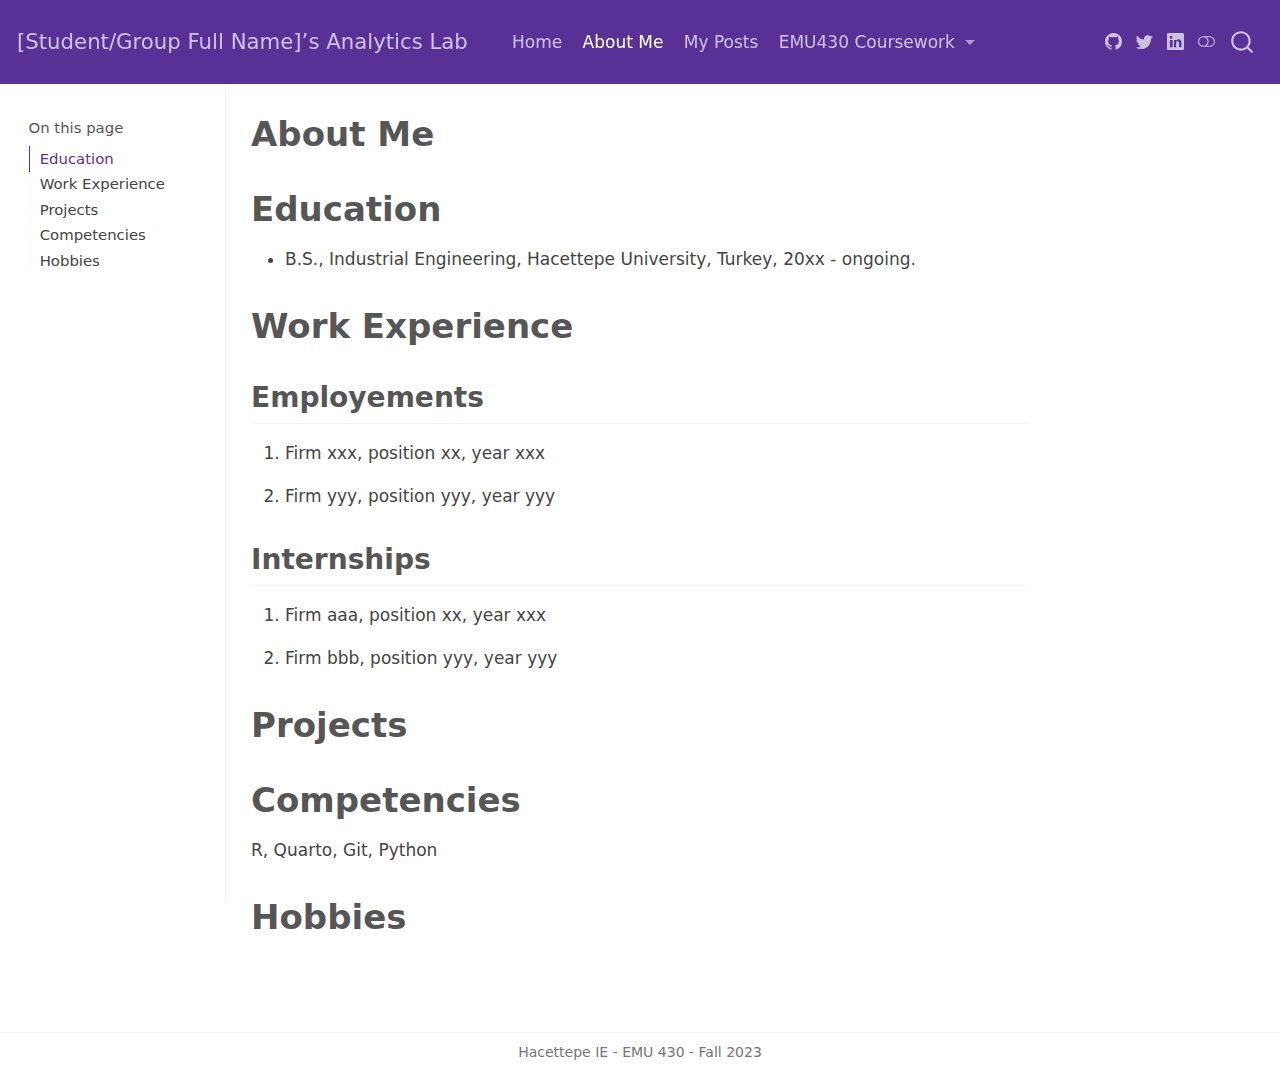
==== docs/about.html @ aa758287 "Initial commit" ====
<!DOCTYPE html>
<html xmlns="http://www.w3.org/1999/xhtml" lang="en" xml:lang="en"><head>

<meta charset="utf-8">
<meta name="generator" content="quarto-1.3.450">

<meta name="viewport" content="width=device-width, initial-scale=1.0, user-scalable=yes">


<title>[Student/Group Full Name]’s Analytics Lab - About Me</title>
<style>
code{white-space: pre-wrap;}
span.smallcaps{font-variant: small-caps;}
div.columns{display: flex; gap: min(4vw, 1.5em);}
div.column{flex: auto; overflow-x: auto;}
div.hanging-indent{margin-left: 1.5em; text-indent: -1.5em;}
ul.task-list{list-style: none;}
ul.task-list li input[type="checkbox"] {
  width: 0.8em;
  margin: 0 0.8em 0.2em -1em; /* quarto-specific, see https://github.com/quarto-dev/quarto-cli/issues/4556 */ 
  vertical-align: middle;
}
</style>


<script src="site_libs/quarto-nav/quarto-nav.js"></script>
<script src="site_libs/quarto-nav/headroom.min.js"></script>
<script src="site_libs/clipboard/clipboard.min.js"></script>
<script src="site_libs/quarto-search/autocomplete.umd.js"></script>
<script src="site_libs/quarto-search/fuse.min.js"></script>
<script src="site_libs/quarto-search/quarto-search.js"></script>
<meta name="quarto:offset" content="./">
<script src="site_libs/quarto-html/quarto.js"></script>
<script src="site_libs/quarto-html/popper.min.js"></script>
<script src="site_libs/quarto-html/tippy.umd.min.js"></script>
<script src="site_libs/quarto-html/anchor.min.js"></script>
<link href="site_libs/quarto-html/tippy.css" rel="stylesheet">
<link href="site_libs/quarto-html/quarto-syntax-highlighting.css" rel="stylesheet" class="quarto-color-scheme" id="quarto-text-highlighting-styles">
<link href="site_libs/quarto-html/quarto-syntax-highlighting-dark.css" rel="prefetch" class="quarto-color-scheme quarto-color-alternate" id="quarto-text-highlighting-styles">
<script src="site_libs/bootstrap/bootstrap.min.js"></script>
<link href="site_libs/bootstrap/bootstrap-icons.css" rel="stylesheet">
<link href="site_libs/bootstrap/bootstrap.min.css" rel="stylesheet" class="quarto-color-scheme" id="quarto-bootstrap" data-mode="light">
<link href="site_libs/bootstrap/bootstrap-dark.min.css" rel="prefetch" class="quarto-color-scheme quarto-color-alternate" id="quarto-bootstrap" data-mode="dark">
<script id="quarto-search-options" type="application/json">{
  "location": "navbar",
  "copy-button": false,
  "collapse-after": 3,
  "panel-placement": "end",
  "type": "overlay",
  "limit": 20,
  "language": {
    "search-no-results-text": "No results",
    "search-matching-documents-text": "matching documents",
    "search-copy-link-title": "Copy link to search",
    "search-hide-matches-text": "Hide additional matches",
    "search-more-match-text": "more match in this document",
    "search-more-matches-text": "more matches in this document",
    "search-clear-button-title": "Clear",
    "search-detached-cancel-button-title": "Cancel",
    "search-submit-button-title": "Submit",
    "search-label": "Search"
  }
}</script>


<link rel="stylesheet" href="styles.css">
</head>

<body class="docked nav-fixed">

<div id="quarto-search-results"></div>
  <header id="quarto-header" class="headroom fixed-top">
    <nav class="navbar navbar-expand-lg navbar-dark ">
      <div class="navbar-container container-fluid">
      <div class="navbar-brand-container">
    <a class="navbar-brand" href="./index.html">
    <span class="navbar-title">[Student/Group Full Name]’s Analytics Lab</span>
    </a>
  </div>
            <div id="quarto-search" class="" title="Search"></div>
          <button class="navbar-toggler" type="button" data-bs-toggle="collapse" data-bs-target="#navbarCollapse" aria-controls="navbarCollapse" aria-expanded="false" aria-label="Toggle navigation" onclick="if (window.quartoToggleHeadroom) { window.quartoToggleHeadroom(); }">
  <span class="navbar-toggler-icon"></span>
</button>
          <div class="collapse navbar-collapse" id="navbarCollapse">
            <ul class="navbar-nav navbar-nav-scroll me-auto">
  <li class="nav-item">
    <a class="nav-link" href="./index.html" rel="" target="">
 <span class="menu-text">Home</span></a>
  </li>  
  <li class="nav-item">
    <a class="nav-link active" href="./about.html" rel="" target="" aria-current="page">
 <span class="menu-text">About Me</span></a>
  </li>  
  <li class="nav-item">
    <a class="nav-link" href="./posts.html" rel="" target="">
 <span class="menu-text">My Posts</span></a>
  </li>  
  <li class="nav-item dropdown ">
    <a class="nav-link dropdown-toggle" href="#" id="nav-menu-emu430-coursework" role="button" data-bs-toggle="dropdown" aria-expanded="false" rel="" target="">
 <span class="menu-text">EMU430 Coursework</span>
    </a>
    <ul class="dropdown-menu" aria-labelledby="nav-menu-emu430-coursework">    
        <li>
    <a class="dropdown-item" href="./assignments.html" rel="" target="">
 <span class="dropdown-text">Assignments</span></a>
  </li>  
        <li>
    <a class="dropdown-item" href="./project.html" rel="" target="">
 <span class="dropdown-text">Project</span></a>
  </li>  
    </ul>
  </li>
</ul>
            <div class="quarto-navbar-tools ms-auto tools-wide">
    <a href="https://twitter.com" rel="" title="" class="quarto-navigation-tool px-1" aria-label=""><i class="bi bi-github"></i></a>
    <a href="https://twitter.com" rel="" title="" class="quarto-navigation-tool px-1" aria-label=""><i class="bi bi-twitter"></i></a>
    <a href="https://linkedin.com" rel="" title="" class="quarto-navigation-tool px-1" aria-label=""><i class="bi bi-linkedin"></i></a>
  <a href="" class="quarto-color-scheme-toggle quarto-navigation-tool  px-1" onclick="window.quartoToggleColorScheme(); return false;" title="Toggle dark mode"><i class="bi"></i></a>
</div>
          </div> <!-- /navcollapse -->
      </div> <!-- /container-fluid -->
    </nav>
</header>
<!-- content -->
<div id="quarto-content" class="quarto-container page-columns page-rows-contents page-layout-article page-navbar">
<!-- sidebar -->
  <nav id="quarto-sidebar" class="sidebar collapse collapse-horizontal sidebar-navigation docked overflow-auto">
    <nav id="TOC" role="doc-toc" class="toc-active">
    <h2 id="toc-title">On this page</h2>
   
  <ul>
  <li><a href="#education" id="toc-education" class="nav-link active" data-scroll-target="#education">Education</a></li>
  <li><a href="#work-experience" id="toc-work-experience" class="nav-link" data-scroll-target="#work-experience">Work Experience</a>
  <ul class="collapse">
  <li><a href="#employements" id="toc-employements" class="nav-link" data-scroll-target="#employements">Employements</a></li>
  <li><a href="#internships" id="toc-internships" class="nav-link" data-scroll-target="#internships">Internships</a></li>
  </ul></li>
  <li><a href="#projects" id="toc-projects" class="nav-link" data-scroll-target="#projects">Projects</a></li>
  <li><a href="#competencies" id="toc-competencies" class="nav-link" data-scroll-target="#competencies">Competencies</a></li>
  <li><a href="#hobbies" id="toc-hobbies" class="nav-link" data-scroll-target="#hobbies">Hobbies</a></li>
  </ul>
</nav>
</nav>
<div id="quarto-sidebar-glass" data-bs-toggle="collapse" data-bs-target="#quarto-sidebar,#quarto-sidebar-glass"></div>
<!-- margin-sidebar -->
    <div id="quarto-margin-sidebar" class="sidebar margin-sidebar">
    </div>
<!-- main -->
<main class="content" id="quarto-document-content">

<header id="title-block-header" class="quarto-title-block default">
<div class="quarto-title">
<h1 class="title">About Me</h1>
</div>



<div class="quarto-title-meta">

    
  
    
  </div>
  

</header>

<section id="education" class="level1">
<h1>Education</h1>
<ul>
<li>B.S., Industrial Engineering, Hacettepe University, Turkey, 20xx - ongoing.</li>
</ul>
</section>
<section id="work-experience" class="level1">
<h1>Work Experience</h1>
<section id="employements" class="level2">
<h2 class="anchored" data-anchor-id="employements">Employements</h2>
<ol type="1">
<li><p>Firm xxx, position xx, year xxx</p></li>
<li><p>Firm yyy, position yyy, year yyy</p></li>
</ol>
</section>
<section id="internships" class="level2">
<h2 class="anchored" data-anchor-id="internships">Internships</h2>
<ol type="1">
<li><p>Firm aaa, position xx, year xxx</p></li>
<li><p>Firm bbb, position yyy, year yyy</p></li>
</ol>
</section>
</section>
<section id="projects" class="level1">
<h1>Projects</h1>
</section>
<section id="competencies" class="level1">
<h1>Competencies</h1>
<p>R, Quarto, Git, Python</p>
</section>
<section id="hobbies" class="level1">
<h1>Hobbies</h1>


</section>

<a onclick="window.scrollTo(0, 0); return false;" role="button" id="quarto-back-to-top"><i class="bi bi-arrow-up"></i> Back to top</a></main> <!-- /main -->
<script id="quarto-html-after-body" type="application/javascript">
window.document.addEventListener("DOMContentLoaded", function (event) {
  const toggleBodyColorMode = (bsSheetEl) => {
    const mode = bsSheetEl.getAttribute("data-mode");
    const bodyEl = window.document.querySelector("body");
    if (mode === "dark") {
      bodyEl.classList.add("quarto-dark");
      bodyEl.classList.remove("quarto-light");
    } else {
      bodyEl.classList.add("quarto-light");
      bodyEl.classList.remove("quarto-dark");
    }
  }
  const toggleBodyColorPrimary = () => {
    const bsSheetEl = window.document.querySelector("link#quarto-bootstrap");
    if (bsSheetEl) {
      toggleBodyColorMode(bsSheetEl);
    }
  }
  toggleBodyColorPrimary();  
  const disableStylesheet = (stylesheets) => {
    for (let i=0; i < stylesheets.length; i++) {
      const stylesheet = stylesheets[i];
      stylesheet.rel = 'prefetch';
    }
  }
  const enableStylesheet = (stylesheets) => {
    for (let i=0; i < stylesheets.length; i++) {
      const stylesheet = stylesheets[i];
      stylesheet.rel = 'stylesheet';
    }
  }
  const manageTransitions = (selector, allowTransitions) => {
    const els = window.document.querySelectorAll(selector);
    for (let i=0; i < els.length; i++) {
      const el = els[i];
      if (allowTransitions) {
        el.classList.remove('notransition');
      } else {
        el.classList.add('notransition');
      }
    }
  }
  const toggleColorMode = (alternate) => {
    // Switch the stylesheets
    const alternateStylesheets = window.document.querySelectorAll('link.quarto-color-scheme.quarto-color-alternate');
    manageTransitions('#quarto-margin-sidebar .nav-link', false);
    if (alternate) {
      enableStylesheet(alternateStylesheets);
      for (const sheetNode of alternateStylesheets) {
        if (sheetNode.id === "quarto-bootstrap") {
          toggleBodyColorMode(sheetNode);
        }
      }
    } else {
      disableStylesheet(alternateStylesheets);
      toggleBodyColorPrimary();
    }
    manageTransitions('#quarto-margin-sidebar .nav-link', true);
    // Switch the toggles
    const toggles = window.document.querySelectorAll('.quarto-color-scheme-toggle');
    for (let i=0; i < toggles.length; i++) {
      const toggle = toggles[i];
      if (toggle) {
        if (alternate) {
          toggle.classList.add("alternate");     
        } else {
          toggle.classList.remove("alternate");
        }
      }
    }
    // Hack to workaround the fact that safari doesn't
    // properly recolor the scrollbar when toggling (#1455)
    if (navigator.userAgent.indexOf('Safari') > 0 && navigator.userAgent.indexOf('Chrome') == -1) {
      manageTransitions("body", false);
      window.scrollTo(0, 1);
      setTimeout(() => {
        window.scrollTo(0, 0);
        manageTransitions("body", true);
      }, 40);  
    }
  }
  const isFileUrl = () => { 
    return window.location.protocol === 'file:';
  }
  const hasAlternateSentinel = () => {  
    let styleSentinel = getColorSchemeSentinel();
    if (styleSentinel !== null) {
      return styleSentinel === "alternate";
    } else {
      return false;
    }
  }
  const setStyleSentinel = (alternate) => {
    const value = alternate ? "alternate" : "default";
    if (!isFileUrl()) {
      window.localStorage.setItem("quarto-color-scheme", value);
    } else {
      localAlternateSentinel = value;
    }
  }
  const getColorSchemeSentinel = () => {
    if (!isFileUrl()) {
      const storageValue = window.localStorage.getItem("quarto-color-scheme");
      return storageValue != null ? storageValue : localAlternateSentinel;
    } else {
      return localAlternateSentinel;
    }
  }
  let localAlternateSentinel = 'default';
  // Dark / light mode switch
  window.quartoToggleColorScheme = () => {
    // Read the current dark / light value 
    let toAlternate = !hasAlternateSentinel();
    toggleColorMode(toAlternate);
    setStyleSentinel(toAlternate);
  };
  // Ensure there is a toggle, if there isn't float one in the top right
  if (window.document.querySelector('.quarto-color-scheme-toggle') === null) {
    const a = window.document.createElement('a');
    a.classList.add('top-right');
    a.classList.add('quarto-color-scheme-toggle');
    a.href = "";
    a.onclick = function() { try { window.quartoToggleColorScheme(); } catch {} return false; };
    const i = window.document.createElement("i");
    i.classList.add('bi');
    a.appendChild(i);
    window.document.body.appendChild(a);
  }
  // Switch to dark mode if need be
  if (hasAlternateSentinel()) {
    toggleColorMode(true);
  } else {
    toggleColorMode(false);
  }
  const icon = "";
  const anchorJS = new window.AnchorJS();
  anchorJS.options = {
    placement: 'right',
    icon: icon
  };
  anchorJS.add('.anchored');
  const isCodeAnnotation = (el) => {
    for (const clz of el.classList) {
      if (clz.startsWith('code-annotation-')) {                     
        return true;
      }
    }
    return false;
  }
  const clipboard = new window.ClipboardJS('.code-copy-button', {
    text: function(trigger) {
      const codeEl = trigger.previousElementSibling.cloneNode(true);
      for (const childEl of codeEl.children) {
        if (isCodeAnnotation(childEl)) {
          childEl.remove();
        }
      }
      return codeEl.innerText;
    }
  });
  clipboard.on('success', function(e) {
    // button target
    const button = e.trigger;
    // don't keep focus
    button.blur();
    // flash "checked"
    button.classList.add('code-copy-button-checked');
    var currentTitle = button.getAttribute("title");
    button.setAttribute("title", "Copied!");
    let tooltip;
    if (window.bootstrap) {
      button.setAttribute("data-bs-toggle", "tooltip");
      button.setAttribute("data-bs-placement", "left");
      button.setAttribute("data-bs-title", "Copied!");
      tooltip = new bootstrap.Tooltip(button, 
        { trigger: "manual", 
          customClass: "code-copy-button-tooltip",
          offset: [0, -8]});
      tooltip.show();    
    }
    setTimeout(function() {
      if (tooltip) {
        tooltip.hide();
        button.removeAttribute("data-bs-title");
        button.removeAttribute("data-bs-toggle");
        button.removeAttribute("data-bs-placement");
      }
      button.setAttribute("title", currentTitle);
      button.classList.remove('code-copy-button-checked');
    }, 1000);
    // clear code selection
    e.clearSelection();
  });
  function tippyHover(el, contentFn) {
    const config = {
      allowHTML: true,
      content: contentFn,
      maxWidth: 500,
      delay: 100,
      arrow: false,
      appendTo: function(el) {
          return el.parentElement;
      },
      interactive: true,
      interactiveBorder: 10,
      theme: 'quarto',
      placement: 'bottom-start'
    };
    window.tippy(el, config); 
  }
  const noterefs = window.document.querySelectorAll('a[role="doc-noteref"]');
  for (var i=0; i<noterefs.length; i++) {
    const ref = noterefs[i];
    tippyHover(ref, function() {
      // use id or data attribute instead here
      let href = ref.getAttribute('data-footnote-href') || ref.getAttribute('href');
      try { href = new URL(href).hash; } catch {}
      const id = href.replace(/^#\/?/, "");
      const note = window.document.getElementById(id);
      return note.innerHTML;
    });
  }
      let selectedAnnoteEl;
      const selectorForAnnotation = ( cell, annotation) => {
        let cellAttr = 'data-code-cell="' + cell + '"';
        let lineAttr = 'data-code-annotation="' +  annotation + '"';
        const selector = 'span[' + cellAttr + '][' + lineAttr + ']';
        return selector;
      }
      const selectCodeLines = (annoteEl) => {
        const doc = window.document;
        const targetCell = annoteEl.getAttribute("data-target-cell");
        const targetAnnotation = annoteEl.getAttribute("data-target-annotation");
        const annoteSpan = window.document.querySelector(selectorForAnnotation(targetCell, targetAnnotation));
        const lines = annoteSpan.getAttribute("data-code-lines").split(",");
        const lineIds = lines.map((line) => {
          return targetCell + "-" + line;
        })
        let top = null;
        let height = null;
        let parent = null;
        if (lineIds.length > 0) {
            //compute the position of the single el (top and bottom and make a div)
            const el = window.document.getElementById(lineIds[0]);
            top = el.offsetTop;
            height = el.offsetHeight;
            parent = el.parentElement.parentElement;
          if (lineIds.length > 1) {
            const lastEl = window.document.getElementById(lineIds[lineIds.length - 1]);
            const bottom = lastEl.offsetTop + lastEl.offsetHeight;
            height = bottom - top;
          }
          if (top !== null && height !== null && parent !== null) {
            // cook up a div (if necessary) and position it 
            let div = window.document.getElementById("code-annotation-line-highlight");
            if (div === null) {
              div = window.document.createElement("div");
              div.setAttribute("id", "code-annotation-line-highlight");
              div.style.position = 'absolute';
              parent.appendChild(div);
            }
            div.style.top = top - 2 + "px";
            div.style.height = height + 4 + "px";
            let gutterDiv = window.document.getElementById("code-annotation-line-highlight-gutter");
            if (gutterDiv === null) {
              gutterDiv = window.document.createElement("div");
              gutterDiv.setAttribute("id", "code-annotation-line-highlight-gutter");
              gutterDiv.style.position = 'absolute';
              const codeCell = window.document.getElementById(targetCell);
              const gutter = codeCell.querySelector('.code-annotation-gutter');
              gutter.appendChild(gutterDiv);
            }
            gutterDiv.style.top = top - 2 + "px";
            gutterDiv.style.height = height + 4 + "px";
          }
          selectedAnnoteEl = annoteEl;
        }
      };
      const unselectCodeLines = () => {
        const elementsIds = ["code-annotation-line-highlight", "code-annotation-line-highlight-gutter"];
        elementsIds.forEach((elId) => {
          const div = window.document.getElementById(elId);
          if (div) {
            div.remove();
          }
        });
        selectedAnnoteEl = undefined;
      };
      // Attach click handler to the DT
      const annoteDls = window.document.querySelectorAll('dt[data-target-cell]');
      for (const annoteDlNode of annoteDls) {
        annoteDlNode.addEventListener('click', (event) => {
          const clickedEl = event.target;
          if (clickedEl !== selectedAnnoteEl) {
            unselectCodeLines();
            const activeEl = window.document.querySelector('dt[data-target-cell].code-annotation-active');
            if (activeEl) {
              activeEl.classList.remove('code-annotation-active');
            }
            selectCodeLines(clickedEl);
            clickedEl.classList.add('code-annotation-active');
          } else {
            // Unselect the line
            unselectCodeLines();
            clickedEl.classList.remove('code-annotation-active');
          }
        });
      }
  const findCites = (el) => {
    const parentEl = el.parentElement;
    if (parentEl) {
      const cites = parentEl.dataset.cites;
      if (cites) {
        return {
          el,
          cites: cites.split(' ')
        };
      } else {
        return findCites(el.parentElement)
      }
    } else {
      return undefined;
    }
  };
  var bibliorefs = window.document.querySelectorAll('a[role="doc-biblioref"]');
  for (var i=0; i<bibliorefs.length; i++) {
    const ref = bibliorefs[i];
    const citeInfo = findCites(ref);
    if (citeInfo) {
      tippyHover(citeInfo.el, function() {
        var popup = window.document.createElement('div');
        citeInfo.cites.forEach(function(cite) {
          var citeDiv = window.document.createElement('div');
          citeDiv.classList.add('hanging-indent');
          citeDiv.classList.add('csl-entry');
          var biblioDiv = window.document.getElementById('ref-' + cite);
          if (biblioDiv) {
            citeDiv.innerHTML = biblioDiv.innerHTML;
          }
          popup.appendChild(citeDiv);
        });
        return popup.innerHTML;
      });
    }
  }
});
</script>
</div> <!-- /content -->
<footer class="footer">
  <div class="nav-footer">
    <div class="nav-footer-left">
      &nbsp;
    </div>   
    <div class="nav-footer-center">Hacettepe IE - EMU 430 - Fall 2023</div>
    <div class="nav-footer-right">
      &nbsp;
    </div>
  </div>
</footer>



</body></html>
---- docs/site_libs/quarto-html/tippy.css ----
.tippy-box[data-animation=fade][data-state=hidden]{opacity:0}[data-tippy-root]{max-width:calc(100vw - 10px)}.tippy-box{position:relative;background-color:#333;color:#fff;border-radius:4px;font-size:14px;line-height:1.4;white-space:normal;outline:0;transition-property:transform,visibility,opacity}.tippy-box[data-placement^=top]>.tippy-arrow{bottom:0}.tippy-box[data-placement^=top]>.tippy-arrow:before{bottom:-7px;left:0;border-width:8px 8px 0;border-top-color:initial;transform-origin:center top}.tippy-box[data-placement^=bottom]>.tippy-arrow{top:0}.tippy-box[data-placement^=bottom]>.tippy-arrow:before{top:-7px;left:0;border-width:0 8px 8px;border-bottom-color:initial;transform-origin:center bottom}.tippy-box[data-placement^=left]>.tippy-arrow{right:0}.tippy-box[data-placement^=left]>.tippy-arrow:before{border-width:8px 0 8px 8px;border-left-color:initial;right:-7px;transform-origin:center left}.tippy-box[data-placement^=right]>.tippy-arrow{left:0}.tippy-box[data-placement^=right]>.tippy-arrow:before{left:-7px;border-width:8px 8px 8px 0;border-right-color:initial;transform-origin:center right}.tippy-box[data-inertia][data-state=visible]{transition-timing-function:cubic-bezier(.54,1.5,.38,1.11)}.tippy-arrow{width:16px;height:16px;color:#333}.tippy-arrow:before{content:"";position:absolute;border-color:transparent;border-style:solid}.tippy-content{position:relative;padding:5px 9px;z-index:1}
---- docs/site_libs/quarto-html/quarto-syntax-highlighting.css ----
/* quarto syntax highlight colors */
:root {
  --quarto-hl-ot-color: #003B4F;
  --quarto-hl-at-color: #657422;
  --quarto-hl-ss-color: #20794D;
  --quarto-hl-an-color: #5E5E5E;
  --quarto-hl-fu-color: #4758AB;
  --quarto-hl-st-color: #20794D;
  --quarto-hl-cf-color: #003B4F;
  --quarto-hl-op-color: #5E5E5E;
  --quarto-hl-er-color: #AD0000;
  --quarto-hl-bn-color: #AD0000;
  --quarto-hl-al-color: #AD0000;
  --quarto-hl-va-color: #111111;
  --quarto-hl-bu-color: inherit;
  --quarto-hl-ex-color: inherit;
  --quarto-hl-pp-color: #AD0000;
  --quarto-hl-in-color: #5E5E5E;
  --quarto-hl-vs-color: #20794D;
  --quarto-hl-wa-color: #5E5E5E;
  --quarto-hl-do-color: #5E5E5E;
  --quarto-hl-im-color: #00769E;
  --quarto-hl-ch-color: #20794D;
  --quarto-hl-dt-color: #AD0000;
  --quarto-hl-fl-color: #AD0000;
  --quarto-hl-co-color: #5E5E5E;
  --quarto-hl-cv-color: #5E5E5E;
  --quarto-hl-cn-color: #8f5902;
  --quarto-hl-sc-color: #5E5E5E;
  --quarto-hl-dv-color: #AD0000;
  --quarto-hl-kw-color: #003B4F;
}

/* other quarto variables */
:root {
  --quarto-font-monospace: SFMono-Regular, Menlo, Monaco, Consolas, "Liberation Mono", "Courier New", monospace;
}

pre > code.sourceCode > span {
  color: #003B4F;
}

code span {
  color: #003B4F;
}

code.sourceCode > span {
  color: #003B4F;
}

div.sourceCode,
div.sourceCode pre.sourceCode {
  color: #003B4F;
}

code span.ot {
  color: #003B4F;
  font-style: inherit;
}

code span.at {
  color: #657422;
  font-style: inherit;
}

code span.ss {
  color: #20794D;
  font-style: inherit;
}

code span.an {
  color: #5E5E5E;
  font-style: inherit;
}

code span.fu {
  color: #4758AB;
  font-style: inherit;
}

code span.st {
  color: #20794D;
  font-style: inherit;
}

code span.cf {
  color: #003B4F;
  font-style: inherit;
}

code span.op {
  color: #5E5E5E;
  font-style: inherit;
}

code span.er {
  color: #AD0000;
  font-style: inherit;
}

code span.bn {
  color: #AD0000;
  font-style: inherit;
}

code span.al {
  color: #AD0000;
  font-style: inherit;
}

code span.va {
  color: #111111;
  font-style: inherit;
}

code span.bu {
  font-style: inherit;
}

code span.ex {
  font-style: inherit;
}

code span.pp {
  color: #AD0000;
  font-style: inherit;
}

code span.in {
  color: #5E5E5E;
  font-style: inherit;
}

code span.vs {
  color: #20794D;
  font-style: inherit;
}

code span.wa {
  color: #5E5E5E;
  font-style: italic;
}

code span.do {
  color: #5E5E5E;
  font-style: italic;
}

code span.im {
  color: #00769E;
  font-style: inherit;
}

code span.ch {
  color: #20794D;
  font-style: inherit;
}

code span.dt {
  color: #AD0000;
  font-style: inherit;
}

code span.fl {
  color: #AD0000;
  font-style: inherit;
}

code span.co {
  color: #5E5E5E;
  font-style: inherit;
}

code span.cv {
  color: #5E5E5E;
  font-style: italic;
}

code span.cn {
  color: #8f5902;
  font-style: inherit;
}

code span.sc {
  color: #5E5E5E;
  font-style: inherit;
}

code span.dv {
  color: #AD0000;
  font-style: inherit;
}

code span.kw {
  color: #003B4F;
  font-style: inherit;
}

.prevent-inlining {
  content: "</";
}

/*# sourceMappingURL=debc5d5d77c3f9108843748ff7464032.css.map */
---- docs/site_libs/quarto-html/quarto-syntax-highlighting-dark.css ----
/* quarto syntax highlight colors */
:root {
  --quarto-hl-al-color: #f07178;
  --quarto-hl-an-color: #d4d0ab;
  --quarto-hl-at-color: #00e0e0;
  --quarto-hl-bn-color: #d4d0ab;
  --quarto-hl-bu-color: #abe338;
  --quarto-hl-ch-color: #abe338;
  --quarto-hl-co-color: #f8f8f2;
  --quarto-hl-cv-color: #ffd700;
  --quarto-hl-cn-color: #ffd700;
  --quarto-hl-cf-color: #ffa07a;
  --quarto-hl-dt-color: #ffa07a;
  --quarto-hl-dv-color: #d4d0ab;
  --quarto-hl-do-color: #f8f8f2;
  --quarto-hl-er-color: #f07178;
  --quarto-hl-ex-color: #00e0e0;
  --quarto-hl-fl-color: #d4d0ab;
  --quarto-hl-fu-color: #ffa07a;
  --quarto-hl-im-color: #abe338;
  --quarto-hl-in-color: #d4d0ab;
  --quarto-hl-kw-color: #ffa07a;
  --quarto-hl-op-color: #ffa07a;
  --quarto-hl-ot-color: #00e0e0;
  --quarto-hl-pp-color: #dcc6e0;
  --quarto-hl-re-color: #00e0e0;
  --quarto-hl-sc-color: #abe338;
  --quarto-hl-ss-color: #abe338;
  --quarto-hl-st-color: #abe338;
  --quarto-hl-va-color: #00e0e0;
  --quarto-hl-vs-color: #abe338;
  --quarto-hl-wa-color: #dcc6e0;
}

/* other quarto variables */
:root {
  --quarto-font-monospace: SFMono-Regular, Menlo, Monaco, Consolas, "Liberation Mono", "Courier New", monospace;
}

code span.al {
  background-color: #2a0f15;
  font-weight: bold;
  color: #f07178;
}

code span.an {
  color: #d4d0ab;
}

code span.at {
  color: #00e0e0;
}

code span.bn {
  color: #d4d0ab;
}

code span.bu {
  color: #abe338;
}

code span.ch {
  color: #abe338;
}

code span.co {
  font-style: italic;
  color: #f8f8f2;
}

code span.cv {
  color: #ffd700;
}

code span.cn {
  color: #ffd700;
}

code span.cf {
  font-weight: bold;
  color: #ffa07a;
}

code span.dt {
  color: #ffa07a;
}

code span.dv {
  color: #d4d0ab;
}

code span.do {
  color: #f8f8f2;
}

code span.er {
  color: #f07178;
  text-decoration: underline;
}

code span.ex {
  font-weight: bold;
  color: #00e0e0;
}

code span.fl {
  color: #d4d0ab;
}

code span.fu {
  color: #ffa07a;
}

code span.im {
  color: #abe338;
}

code span.in {
  color: #d4d0ab;
}

code span.kw {
  font-weight: bold;
  color: #ffa07a;
}

pre > code.sourceCode > span {
  color: #f8f8f2;
}

code span {
  color: #f8f8f2;
}

code.sourceCode > span {
  color: #f8f8f2;
}

div.sourceCode,
div.sourceCode pre.sourceCode {
  color: #f8f8f2;
}

code span.op {
  color: #ffa07a;
}

code span.ot {
  color: #00e0e0;
}

code span.pp {
  color: #dcc6e0;
}

code span.re {
  background-color: #f8f8f2;
  color: #00e0e0;
}

code span.sc {
  color: #abe338;
}

code span.ss {
  color: #abe338;
}

code span.st {
  color: #abe338;
}

code span.va {
  color: #00e0e0;
}

code span.vs {
  color: #abe338;
}

code span.wa {
  color: #dcc6e0;
}

.prevent-inlining {
  content: "</";
}

/*# sourceMappingURL=935a306eefa94366c21e1a970dddb765.css.map */
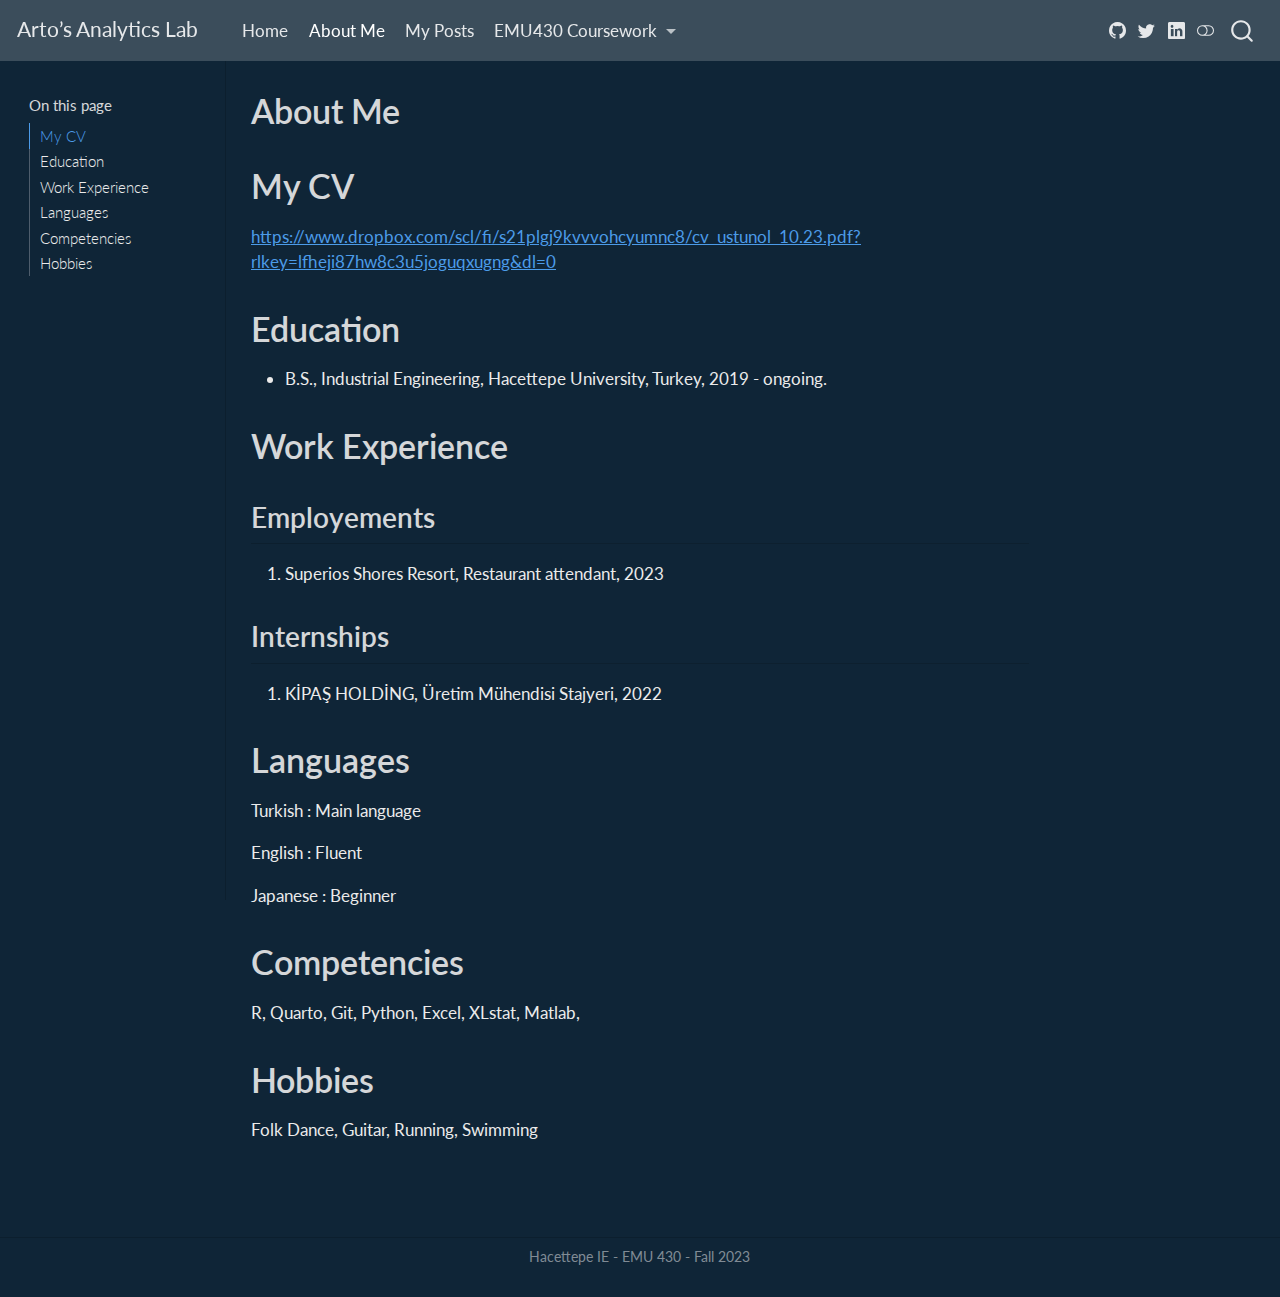
==== commit 1f7ee799: "assignment 1 section c and d changes" ====
--- a/docs/about.html
+++ b/docs/about.html
@@ -7,7 +7,7 @@
 <meta name="viewport" content="width=device-width, initial-scale=1.0, user-scalable=yes">
 
 
-<title>[Student/Group Full Name]’s Analytics Lab - About Me</title>
+<title>Arto’s Analytics Lab - About Me</title>
 <style>
 code{white-space: pre-wrap;}
 span.smallcaps{font-variant: small-caps;}
@@ -39,8 +39,8 @@
 <link href="site_libs/quarto-html/quarto-syntax-highlighting-dark.css" rel="prefetch" class="quarto-color-scheme quarto-color-alternate" id="quarto-text-highlighting-styles">
 <script src="site_libs/bootstrap/bootstrap.min.js"></script>
 <link href="site_libs/bootstrap/bootstrap-icons.css" rel="stylesheet">
-<link href="site_libs/bootstrap/bootstrap.min.css" rel="stylesheet" class="quarto-color-scheme" id="quarto-bootstrap" data-mode="light">
-<link href="site_libs/bootstrap/bootstrap-dark.min.css" rel="prefetch" class="quarto-color-scheme quarto-color-alternate" id="quarto-bootstrap" data-mode="dark">
+<link href="site_libs/bootstrap/bootstrap.min.css" rel="stylesheet" class="quarto-color-scheme" id="quarto-bootstrap" data-mode="dark">
+<link href="site_libs/bootstrap/bootstrap-dark.min.css" rel="prefetch" class="quarto-color-scheme quarto-color-alternate" id="quarto-bootstrap" data-mode="light">
 <script id="quarto-search-options" type="application/json">{
   "location": "navbar",
   "copy-button": false,
@@ -74,7 +74,7 @@
       <div class="navbar-container container-fluid">
       <div class="navbar-brand-container">
     <a class="navbar-brand" href="./index.html">
-    <span class="navbar-title">[Student/Group Full Name]’s Analytics Lab</span>
+    <span class="navbar-title">Arto’s Analytics Lab</span>
     </a>
   </div>
             <div id="quarto-search" class="" title="Search"></div>
@@ -114,7 +114,7 @@
             <div class="quarto-navbar-tools ms-auto tools-wide">
     <a href="https://twitter.com" rel="" title="" class="quarto-navigation-tool px-1" aria-label=""><i class="bi bi-github"></i></a>
     <a href="https://twitter.com" rel="" title="" class="quarto-navigation-tool px-1" aria-label=""><i class="bi bi-twitter"></i></a>
-    <a href="https://linkedin.com" rel="" title="" class="quarto-navigation-tool px-1" aria-label=""><i class="bi bi-linkedin"></i></a>
+    <a href="https://www.linkedin.com/in/artun-üstünol-376b58195/" rel="" title="" class="quarto-navigation-tool px-1" aria-label=""><i class="bi bi-linkedin"></i></a>
   <a href="" class="quarto-color-scheme-toggle quarto-navigation-tool  px-1" onclick="window.quartoToggleColorScheme(); return false;" title="Toggle dark mode"><i class="bi"></i></a>
 </div>
           </div> <!-- /navcollapse -->
@@ -129,13 +129,14 @@
     <h2 id="toc-title">On this page</h2>
    
   <ul>
-  <li><a href="#education" id="toc-education" class="nav-link active" data-scroll-target="#education">Education</a></li>
+  <li><a href="#my-cv" id="toc-my-cv" class="nav-link active" data-scroll-target="#my-cv">My CV</a></li>
+  <li><a href="#education" id="toc-education" class="nav-link" data-scroll-target="#education">Education</a></li>
   <li><a href="#work-experience" id="toc-work-experience" class="nav-link" data-scroll-target="#work-experience">Work Experience</a>
   <ul class="collapse">
   <li><a href="#employements" id="toc-employements" class="nav-link" data-scroll-target="#employements">Employements</a></li>
   <li><a href="#internships" id="toc-internships" class="nav-link" data-scroll-target="#internships">Internships</a></li>
   </ul></li>
-  <li><a href="#projects" id="toc-projects" class="nav-link" data-scroll-target="#projects">Projects</a></li>
+  <li><a href="#languages" id="toc-languages" class="nav-link" data-scroll-target="#languages">Languages</a></li>
   <li><a href="#competencies" id="toc-competencies" class="nav-link" data-scroll-target="#competencies">Competencies</a></li>
   <li><a href="#hobbies" id="toc-hobbies" class="nav-link" data-scroll-target="#hobbies">Hobbies</a></li>
   </ul>
@@ -165,10 +166,14 @@
 
 </header>
 
+<section id="my-cv" class="level1">
+<h1>My CV</h1>
+<p><a href="https://www.dropbox.com/scl/fi/s21plgj9kvvvohcyumnc8/cv_ustunol_10.23.pdf?rlkey=lfheji87hw8c3u5joguqxugng&amp;dl=0" class="uri">https://www.dropbox.com/scl/fi/s21plgj9kvvvohcyumnc8/cv_ustunol_10.23.pdf?rlkey=lfheji87hw8c3u5joguqxugng&amp;dl=0</a></p>
+</section>
 <section id="education" class="level1">
 <h1>Education</h1>
 <ul>
-<li>B.S., Industrial Engineering, Hacettepe University, Turkey, 20xx - ongoing.</li>
+<li>B.S., Industrial Engineering, Hacettepe University, Turkey, 2019 - ongoing.</li>
 </ul>
 </section>
 <section id="work-experience" class="level1">
@@ -176,27 +181,29 @@
 <section id="employements" class="level2">
 <h2 class="anchored" data-anchor-id="employements">Employements</h2>
 <ol type="1">
-<li><p>Firm xxx, position xx, year xxx</p></li>
-<li><p>Firm yyy, position yyy, year yyy</p></li>
+<li>Superios Shores Resort, Restaurant attendant, 2023</li>
 </ol>
 </section>
 <section id="internships" class="level2">
 <h2 class="anchored" data-anchor-id="internships">Internships</h2>
 <ol type="1">
-<li><p>Firm aaa, position xx, year xxx</p></li>
-<li><p>Firm bbb, position yyy, year yyy</p></li>
+<li>KİPAŞ HOLDİNG, Üretim Mühendisi Stajyeri, 2022</li>
 </ol>
 </section>
 </section>
-<section id="projects" class="level1">
-<h1>Projects</h1>
+<section id="languages" class="level1">
+<h1>Languages</h1>
+<p>Turkish : Main language</p>
+<p>English : Fluent</p>
+<p>Japanese : Beginner</p>
 </section>
 <section id="competencies" class="level1">
 <h1>Competencies</h1>
-<p>R, Quarto, Git, Python</p>
+<p>R, Quarto, Git, Python, Excel, XLstat, Matlab,</p>
 </section>
 <section id="hobbies" class="level1">
 <h1>Hobbies</h1>
+<p>Folk Dance, Guitar, Running, Swimming</p>
 
 
 </section>
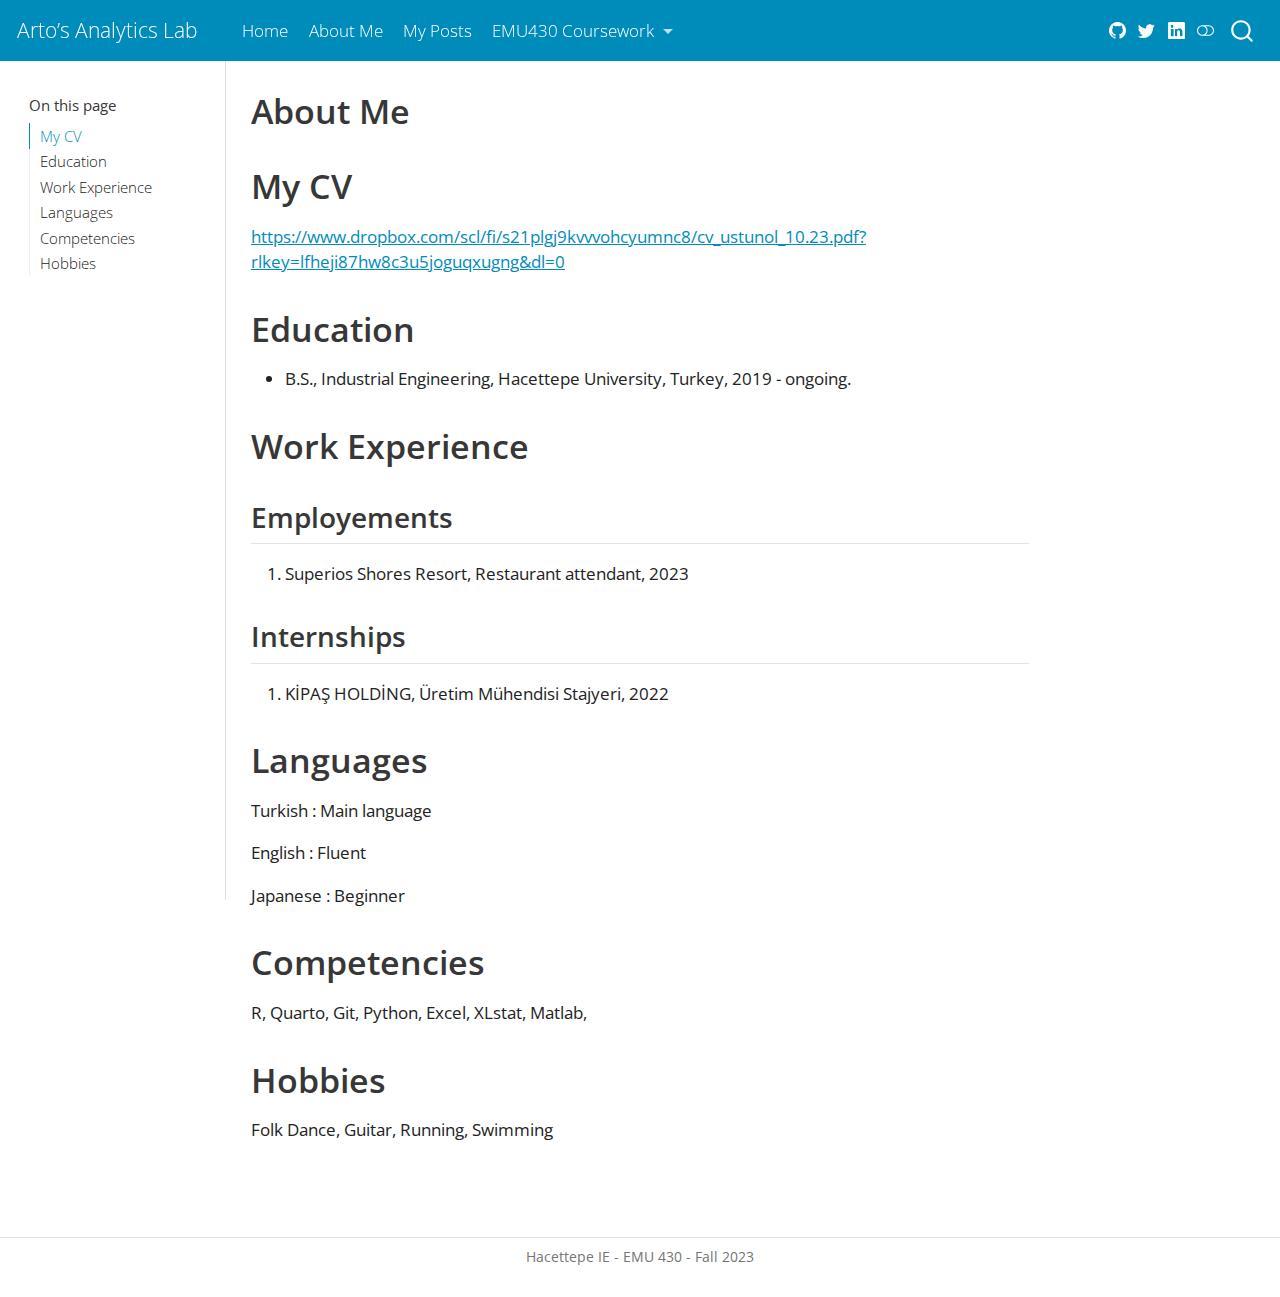
==== commit 634ca1f0: "color change" ====
--- a/docs/about.html
+++ b/docs/about.html
@@ -40,7 +40,7 @@
 <script src="site_libs/bootstrap/bootstrap.min.js"></script>
 <link href="site_libs/bootstrap/bootstrap-icons.css" rel="stylesheet">
 <link href="site_libs/bootstrap/bootstrap.min.css" rel="stylesheet" class="quarto-color-scheme" id="quarto-bootstrap" data-mode="dark">
-<link href="site_libs/bootstrap/bootstrap-dark.min.css" rel="prefetch" class="quarto-color-scheme quarto-color-alternate" id="quarto-bootstrap" data-mode="light">
+<link href="site_libs/bootstrap/bootstrap-dark.min.css" rel="prefetch" class="quarto-color-scheme quarto-color-alternate" id="quarto-bootstrap" data-mode="dark">
 <script id="quarto-search-options" type="application/json">{
   "location": "navbar",
   "copy-button": false,
@@ -112,7 +112,7 @@
   </li>
 </ul>
             <div class="quarto-navbar-tools ms-auto tools-wide">
-    <a href="https://twitter.com" rel="" title="" class="quarto-navigation-tool px-1" aria-label=""><i class="bi bi-github"></i></a>
+    <a href="https://github.com/artunustunol" rel="" title="" class="quarto-navigation-tool px-1" aria-label=""><i class="bi bi-github"></i></a>
     <a href="https://twitter.com" rel="" title="" class="quarto-navigation-tool px-1" aria-label=""><i class="bi bi-twitter"></i></a>
     <a href="https://www.linkedin.com/in/artun-üstünol-376b58195/" rel="" title="" class="quarto-navigation-tool px-1" aria-label=""><i class="bi bi-linkedin"></i></a>
   <a href="" class="quarto-color-scheme-toggle quarto-navigation-tool  px-1" onclick="window.quartoToggleColorScheme(); return false;" title="Toggle dark mode"><i class="bi"></i></a>
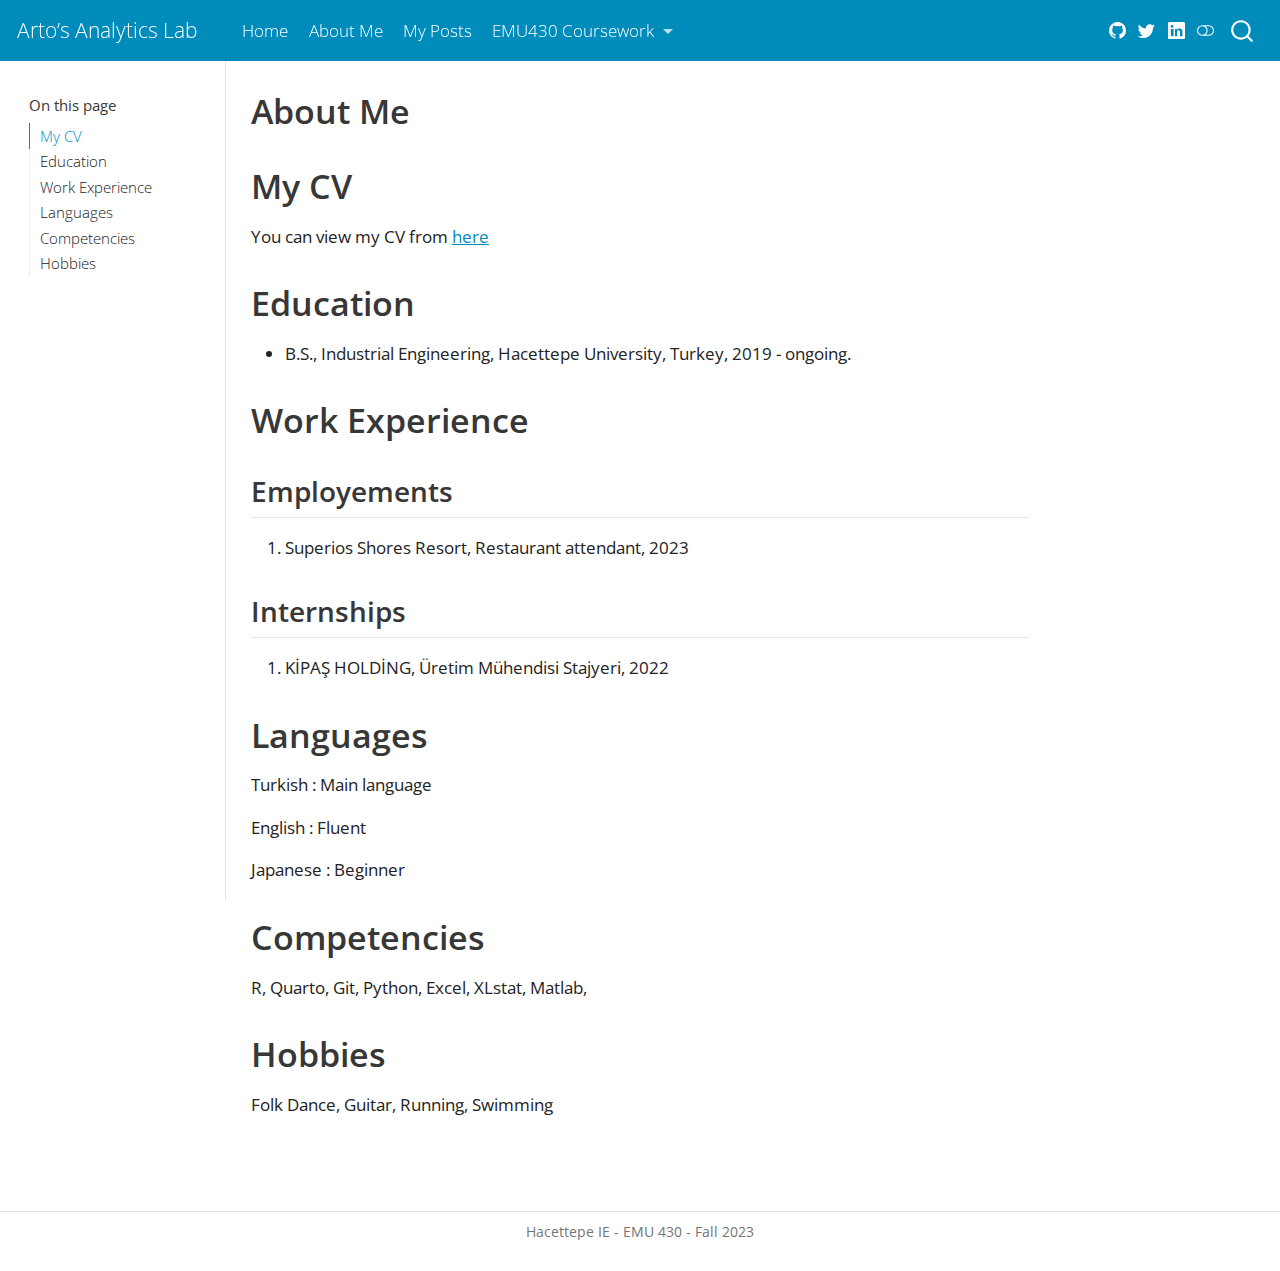
==== commit f327d2d1: "Final Version" ====
--- a/docs/about.html
+++ b/docs/about.html
@@ -39,7 +39,7 @@
 <link href="site_libs/quarto-html/quarto-syntax-highlighting-dark.css" rel="prefetch" class="quarto-color-scheme quarto-color-alternate" id="quarto-text-highlighting-styles">
 <script src="site_libs/bootstrap/bootstrap.min.js"></script>
 <link href="site_libs/bootstrap/bootstrap-icons.css" rel="stylesheet">
-<link href="site_libs/bootstrap/bootstrap.min.css" rel="stylesheet" class="quarto-color-scheme" id="quarto-bootstrap" data-mode="dark">
+<link href="site_libs/bootstrap/bootstrap.min.css" rel="stylesheet" class="quarto-color-scheme" id="quarto-bootstrap" data-mode="light">
 <link href="site_libs/bootstrap/bootstrap-dark.min.css" rel="prefetch" class="quarto-color-scheme quarto-color-alternate" id="quarto-bootstrap" data-mode="dark">
 <script id="quarto-search-options" type="application/json">{
   "location": "navbar",
@@ -168,7 +168,7 @@
 
 <section id="my-cv" class="level1">
 <h1>My CV</h1>
-<p><a href="https://www.dropbox.com/scl/fi/s21plgj9kvvvohcyumnc8/cv_ustunol_10.23.pdf?rlkey=lfheji87hw8c3u5joguqxugng&amp;dl=0" class="uri">https://www.dropbox.com/scl/fi/s21plgj9kvvvohcyumnc8/cv_ustunol_10.23.pdf?rlkey=lfheji87hw8c3u5joguqxugng&amp;dl=0</a></p>
+<p>You can view my CV from <a href="https://www.dropbox.com/scl/fi/s21plgj9kvvvohcyumnc8/cv_ustunol_10.23.pdf?rlkey=lfheji87hw8c3u5joguqxugng&amp;dl=0">here</a></p>
 </section>
 <section id="education" class="level1">
 <h1>Education</h1>
--- a/docs/styles.css
+++ b/docs/styles.css
@@ -1 +1,10 @@
 /* css styles */
+/*-- scss:defaults --*/
+
+body {
+  background-image: url("https://images.pexels.com/photos/189349/pexels-photo-189349.jpeg");
+  background-size: cover;
+  background-repeat: no-repeat;
+  /*background-position: center center;*/
+  /*background-attachment: fixed;*/
+}